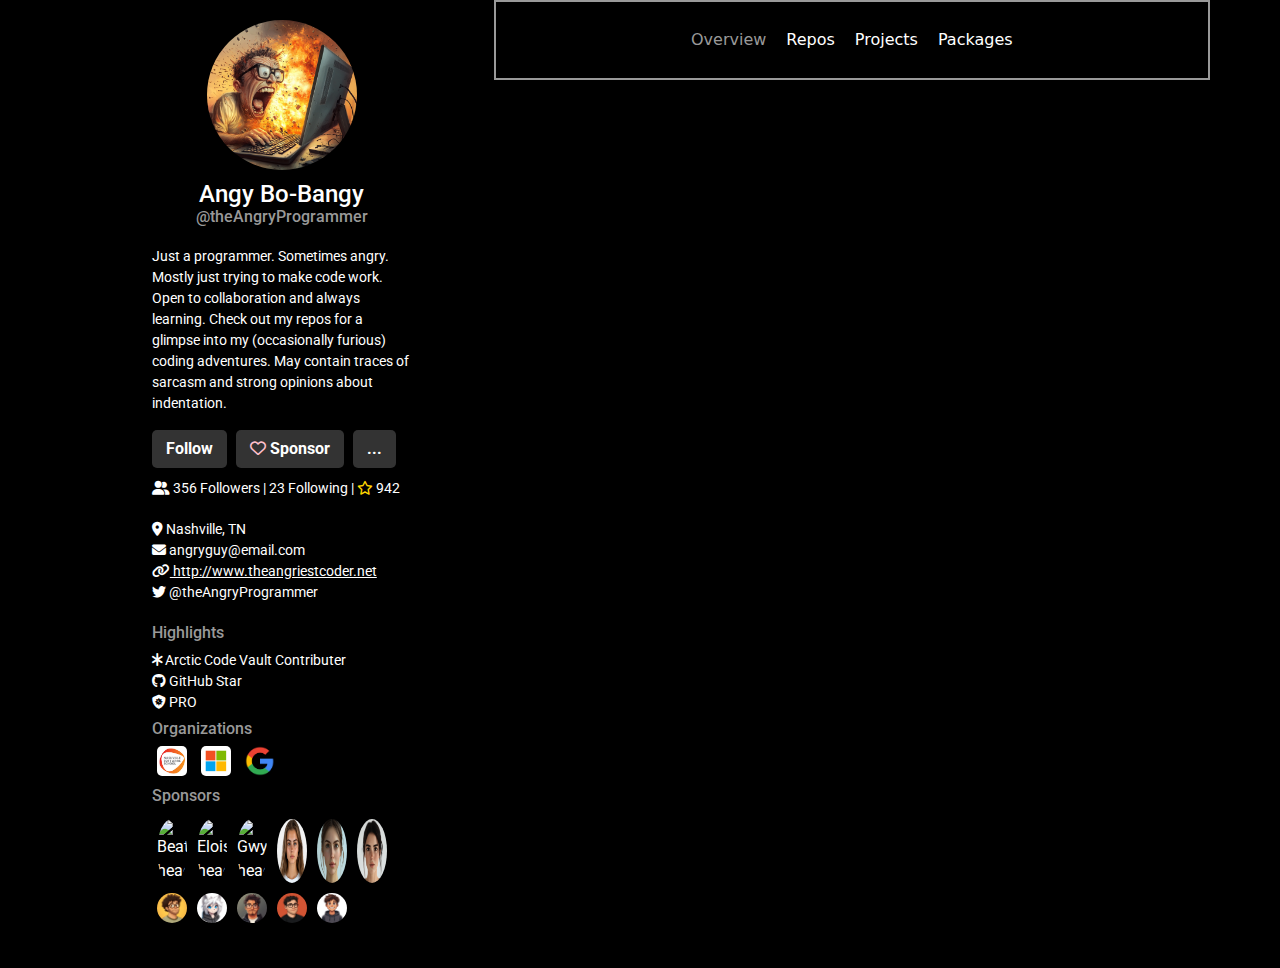
==== packages.html @ 4766007f "merge conflicts resolved" ====
<!DOCTYPE html>
<html lang="en">
<head>
  <meta charset="UTF-8">
  <meta name="viewport" content="width=device-width, initial-scale=1.0">
  <!-- google fonts -->
  <link rel="preconnect" href="https://fonts.googleapis.com">
  <link rel="preconnect" href="https://fonts.gstatic.com" crossorigin>
  <link href="https://fonts.googleapis.com/css2?family=Roboto:ital,wght@0,100..900;1,100..900&display=swap" rel="stylesheet">
  <!-- bootstrap -->
  <link href="https://cdn.jsdelivr.net/npm/bootstrap@5.3.3/dist/css/bootstrap.min.css" rel="stylesheet" integrity="sha384-QWTKZyjpPEjISv5WaRU9OFeRpok6YctnYmDr5pNlyT2bRjXh0JMhjY6hW+ALEwIH" crossorigin="anonymous">
  <!-- font awesome -->
  <link rel="stylesheet" href="https://cdnjs.cloudflare.com/ajax/libs/font-awesome/6.7.2/css/all.min.css">
  <!-- project css -->
  <link rel="stylesheet" href="assets/styles/main.css">
  <title>GitSub</title>
</head>
<body>
  <div class="container">
    <div id="profile-container"></div>
    <div id="nav-container"></div>
    <div id="main-content"></div>
    <div id="form-container"></div>
    <div id="footer-container"></div>
  </div>

<script src="https://cdn.jsdelivr.net/npm/bootstrap@5.3.3/dist/js/bootstrap.bundle.min.js" integrity="sha384-YvpcrYf0tY3lHB60NNkmXc5s9fDVZLESaAA55NDzOxhy9GkcIdslK1eN7N6jIeHz" crossorigin="anonymous"></script>
<script type="module" src="scripts/main.js"></script>
</body>
</html>
---- assets/styles/main.css ----
/* Main Styling */

.roboto-roboto {
  font-family: "Roboto", serif;
  font-optical-sizing: auto;
  font-weight: 500;
  font-style: normal;
  font-variation-settings:
    "wdth" 100;
}

body {
  background: black;
}

.container {
  display: grid;
  grid-template: 
  "profile navbar navbar navbar"
  "profile main main main"
  "profile main main main"
  "profile form form form"
  "footer footer footer footer";
  background: black;
  margin: 0 auto;
  padding: 0;
  grid-gap: 0px;
  width: 100%;
}

/* Profile SideBar Styling */

#profile-container {
  grid-area: profile;
  padding: 0;
  margin: 0 20px;
}

.profile-div {
  width: 260px;
  margin: 0 auto;
  padding-top: 20px;
  color: white;
  font-family: "Roboto", sans-serif;
  text-align: center;
}

.profile-div img {
  width: 150px;
  border-radius: 50%;
  margin: 0 auto;
  margin-bottom: 10px;
}

.profile-div h3 {
  font-size: 24px;
}

.profile-div h6 {
  color: #999;
  margin-top: -10px;
}

.profile-description {
  text-align: left;
  font-size: 14px;
  margin-top: 20px;
}

.profile-btn-container {
  text-align: left;
}

button {
  background: #333;
  color: white;
  border: none;
  padding: 7px 14px;
  margin-right: 5px;
  font-weight: bold;
  border-radius: 5px;
}

button:hover {
  background: #222;
}

.fa-heart {
  color: pink;
}

.fa-star {
  color: gold;
}

.fa-star:hover {
  cursor: pointer;
}

.follow-container {
  font-size: 14px;
  margin-top: 10px;
  text-align: left;
}

.profile-info {
  text-align: left;
  font-size: 14px;
  width: 100%;
  margin-top: 20px;
  margin-bottom: 30px;
}

a {
  color: white;
}

a:hover {
  color: rgb(204, 199, 199);
}

.highlights {
  text-align: left;
  font-size: 14px;
}

.highlights h6 {
  font-size: 16px;
}

.left {
  text-align: left;
}

#organizations {
  text-align: left;
}

#organizations img {
  width: 30px;
  border-radius: 5px;
  margin: 0 5px 20px 5px;
}

#sponsors {
  display: flex;
  justify-content: left;
  flex-wrap: wrap;
  margin-bottom: 40px;
}

#sponsors img {
  width: 30px;
  margin: 5px;
}

/* Navbar Styling */

#nav-container {
  grid-area: navbar;
  background: black;
  border: 2px solid #999;

}

.navbar-nav {
  display: flex;
  flex-direction: row;
  margin: 0 auto;
}

.nav-item {
  margin: 10px;
  background: black;
}

.nav-link {
  background: black;
  color: white;
}

.nav-link:hover {
  color: #999;
}

.navbar-nav .nav-link.active {
  color: #999;
}


/* Main Content */

#main-content-pinned {
  grid-area: main;
  background: black;
  display: flex;
  justify-content: center;
  flex-wrap: wrap;
}

.repo-card {
  background: #222;
  color: white;
  width: 300px;
  padding: 20px;
  margin: 10px;
  border-radius: 10px;
  text-align: center;
}

.repo-card-title {
  display: flex;
  align-items: center;
}

.repo-card-title h4 {
  color: steelblue;
  font-size: 16px;
  margin: 0 10px;
}

.repo-description {
  padding: 10px;
  font-size: 14px;
  margin-top: 10px;
  min-height: 150px;
}

.repo-details {
  display: flex;
  align-items: start;
  justify-content: space-around;
}

.language {
  display: flex;
  align-items: start;
}

.language img {
  width: 20px;
  height: 20px;
  margin-right: 5px;
}


/* Form Styling */

#form-container {
  grid-area: form;
  background: black;
  margin: auto 10px;
}


/* Footer Styling  */

#footer-container {
  grid-area: footer;
}
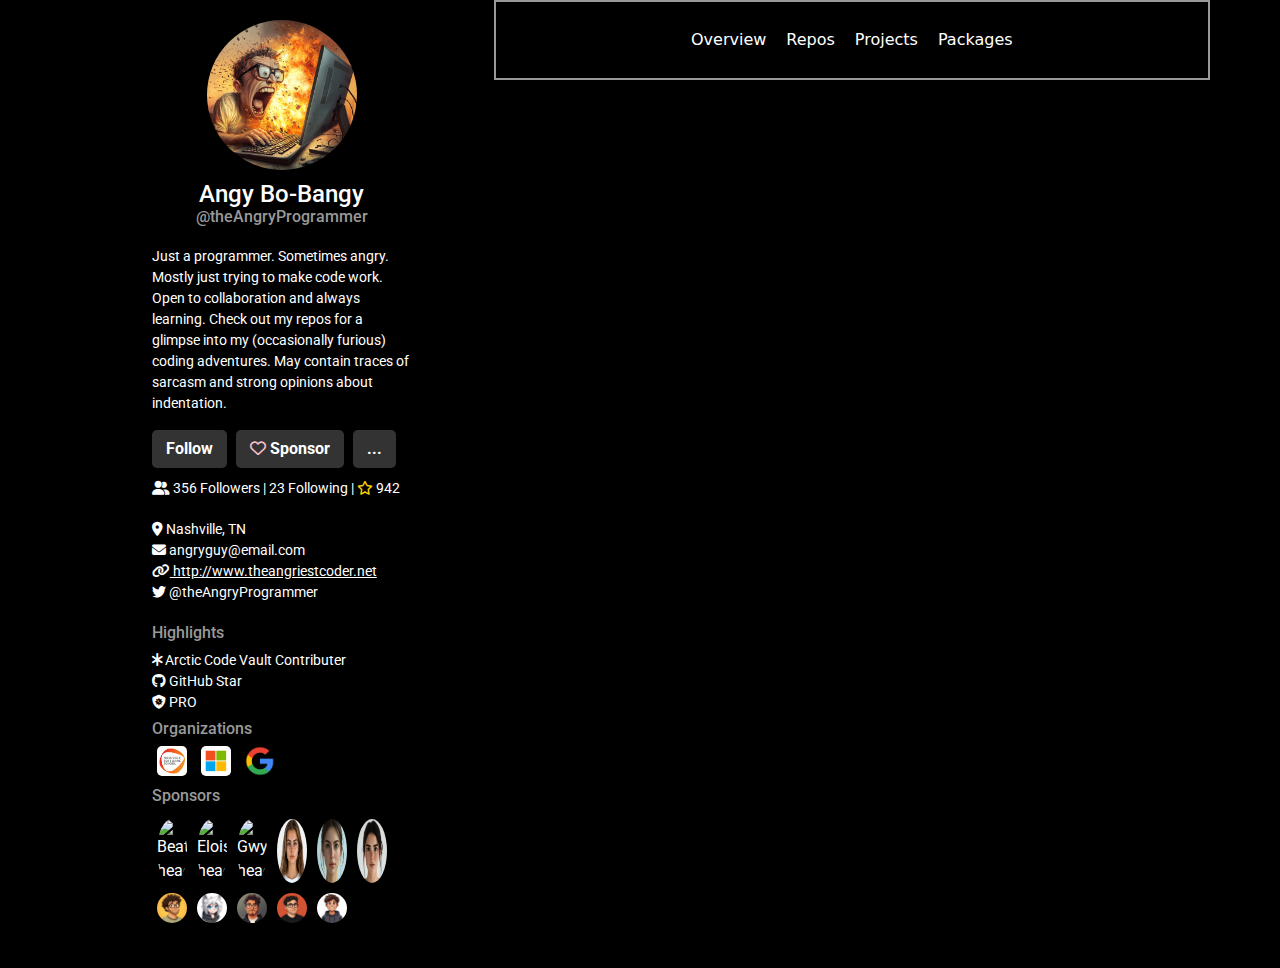
==== commit c5ae6a7c: "broc merge v1" ====
--- a/packages.html
+++ b/packages.html
@@ -19,8 +19,8 @@
   <div class="container">
     <div id="profile-container"></div>
     <div id="nav-container"></div>
-    <div id="main-content"></div>
-    <div id="form-container"></div>
+    <div id="main-content-packages"></div>
+    <div id="form-container-packages"></div>
     <div id="footer-container"></div>
   </div>
 
--- a/assets/styles/main.css
+++ b/assets/styles/main.css
@@ -183,10 +183,6 @@
   color: #999;
 }
 
-.navbar-nav .nav-link.active {
-  color: #999;
-}
-
 
 /* Main Content */
 
@@ -246,7 +242,7 @@
 
 /* Form Styling */
 
-#form-container {
+#form-container-pinned {
   grid-area: form;
   background: black;
   margin: auto 10px;
@@ -258,3 +254,9 @@
 #footer-container {
   grid-area: footer;
 }
+
+#footer-container p {
+  text-align: center;
+  font-size: 12px;
+  color: #999;
+}
